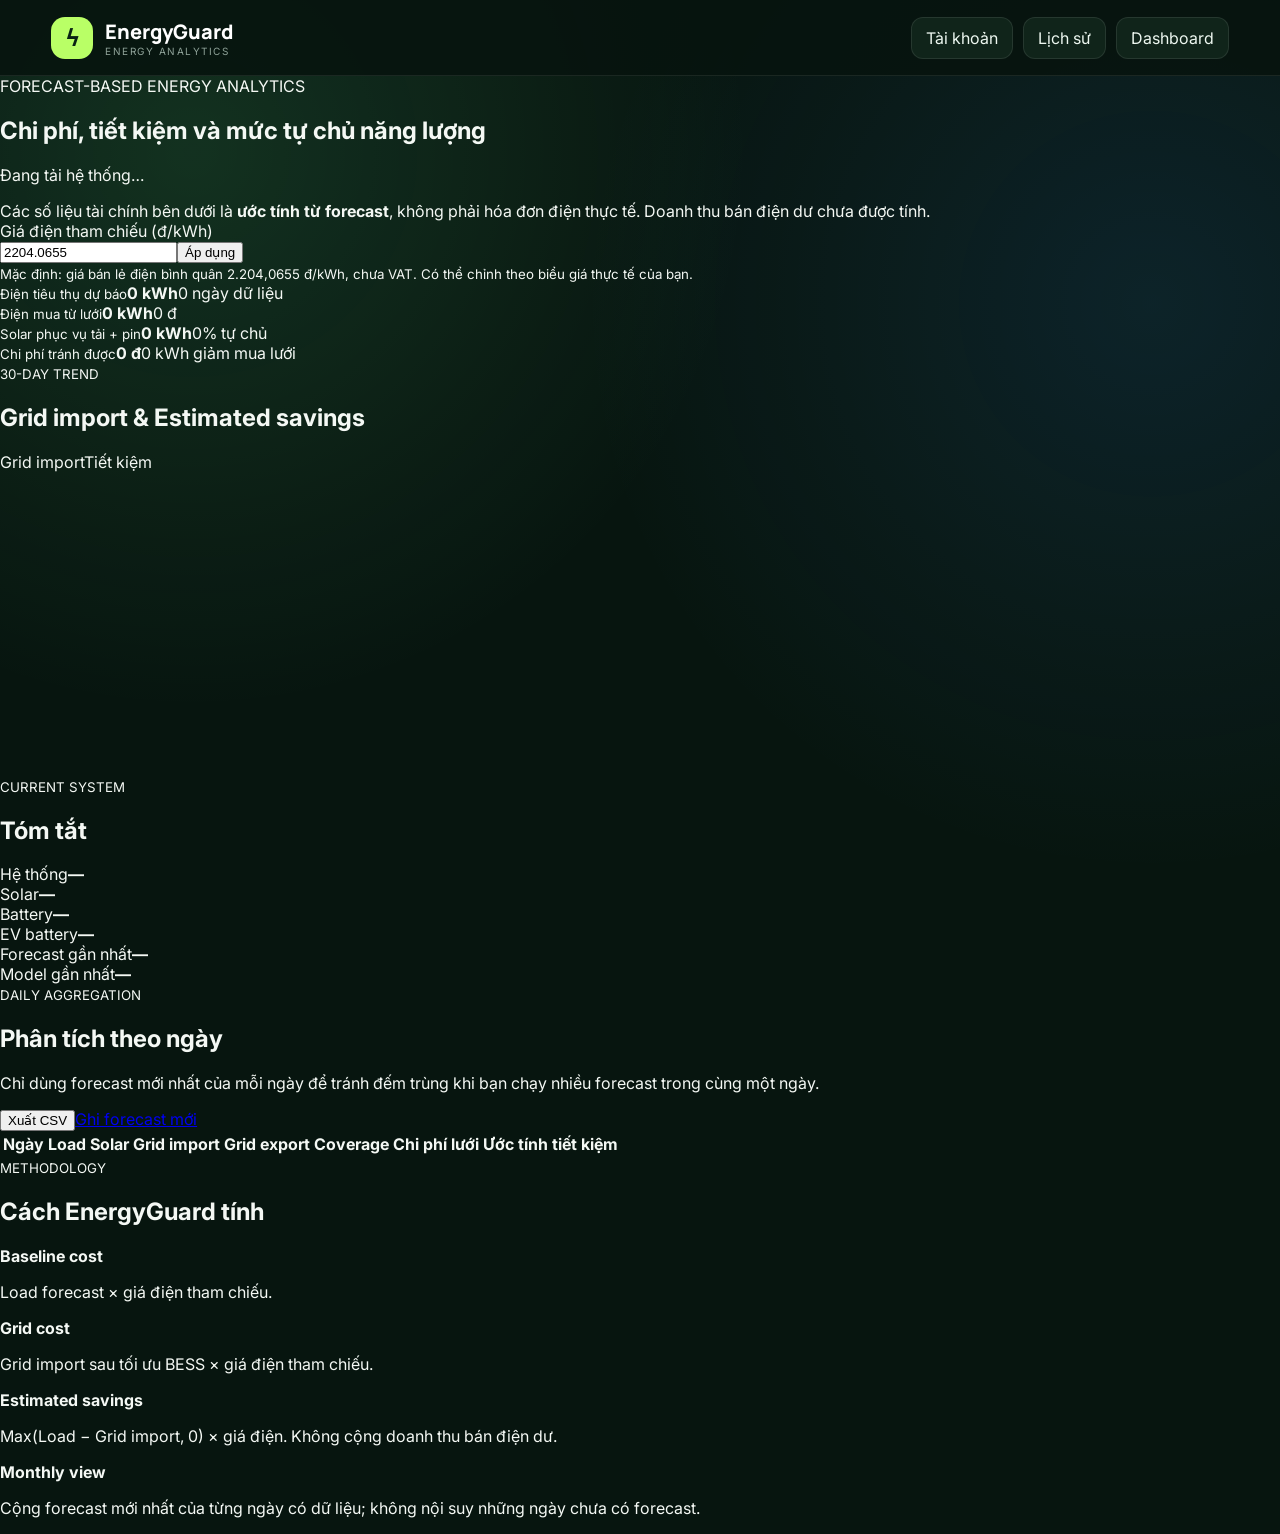
==== analytics.html @ ea048fbc "Add EnergyGuard energy cost and savings analytics page" ====
<!doctype html><html lang="vi"><head><meta charset="utf-8"><meta name="viewport" content="width=device-width,initial-scale=1"><meta name="theme-color" content="#07150f"><title>Energy Analytics — EnergyGuard</title><link rel="preconnect" href="https://fonts.googleapis.com"><link rel="preconnect" href="https://fonts.gstatic.com" crossorigin><link href="https://fonts.googleapis.com/css2?family=Inter:wght@400;500;600;700;800&family=Manrope:wght@600;700;800&display=swap" rel="stylesheet"><link rel="stylesheet" href="auth.css"></head><body><div class="account-shell"><header class="topbar"><a class="brand" href="index.html"><span class="brand-mark">ϟ</span><span><strong>EnergyGuard</strong><small>ENERGY ANALYTICS</small></span></a><div class="top-actions"><a href="account.html">Tài khoản</a><a href="history.html">Lịch sử</a><a href="dashboard.html">Dashboard</a></div></header><main class="analytics-shell"><section class="analytics-hero"><div><span class="analytics-kicker">FORECAST-BASED ENERGY ANALYTICS</span><h1>Chi phí, tiết kiệm và mức tự chủ năng lượng</h1><p id="analytics-sub">Đang tải hệ thống…</p><div class="analytics-note">Các số liệu tài chính bên dưới là <strong>ước tính từ forecast</strong>, không phải hóa đơn điện thực tế. Doanh thu bán điện dư chưa được tính.</div></div><div class="tariff-card"><label>Giá điện tham chiếu (đ/kWh)</label><div class="tariff-row"><input id="tariff" type="number" min="0" step="1" value="2204.0655"><button id="save-tariff">Áp dụng</button></div><small>Mặc định: giá bán lẻ điện bình quân 2.204,0655 đ/kWh, chưa VAT. Có thể chỉnh theo biểu giá thực tế của bạn.</small></div></section><section class="analytics-kpis"><article><small>Điện tiêu thụ dự báo</small><strong id="a-load">0 kWh</strong><span id="a-days">0 ngày dữ liệu</span></article><article><small>Điện mua từ lưới</small><strong id="a-grid">0 kWh</strong><span id="a-grid-cost">0 đ</span></article><article><small>Solar phục vụ tải + pin</small><strong id="a-solar-used">0 kWh</strong><span id="a-self">0% tự chủ</span></article><article class="accent"><small>Chi phí tránh được</small><strong id="a-savings">0 đ</strong><span id="a-savings-kwh">0 kWh giảm mua lưới</span></article></section><section class="analytics-grid"><article class="analytics-panel wide"><div class="panel-heading"><div><small>30-DAY TREND</small><h2>Grid import & Estimated savings</h2></div><div class="legend"><span><i class="dot-grid"></i>Grid import</span><span><i class="dot-save"></i>Tiết kiệm</span></div></div><canvas id="analytics-chart" height="300"></canvas></article><article class="analytics-panel"><div class="panel-heading"><div><small>CURRENT SYSTEM</small><h2>Tóm tắt</h2></div></div><div class="summary-list"><div><span>Hệ thống</span><strong id="sum-system">—</strong></div><div><span>Solar</span><strong id="sum-solar">—</strong></div><div><span>Battery</span><strong id="sum-battery">—</strong></div><div><span>EV battery</span><strong id="sum-ev">—</strong></div><div><span>Forecast gần nhất</span><strong id="sum-last">—</strong></div><div><span>Model gần nhất</span><strong id="sum-model">—</strong></div></div></article></section><section class="analytics-panel"><div class="panel-heading"><div><small>DAILY AGGREGATION</small><h2>Phân tích theo ngày</h2><p>Chỉ dùng forecast mới nhất của mỗi ngày để tránh đếm trùng khi bạn chạy nhiều forecast trong cùng một ngày.</p></div><div class="analytics-actions"><button id="export-csv">Xuất CSV</button><a href="history.html">Ghi forecast mới</a></div></div><div class="table-scroll"><table class="analytics-table"><thead><tr><th>Ngày</th><th>Load</th><th>Solar</th><th>Grid import</th><th>Grid export</th><th>Coverage</th><th>Chi phí lưới</th><th>Ước tính tiết kiệm</th></tr></thead><tbody id="analytics-body"></tbody></table></div></section><section class="analytics-panel methodology"><div class="panel-heading"><div><small>METHODOLOGY</small><h2>Cách EnergyGuard tính</h2></div></div><div class="method-grid"><div><strong>Baseline cost</strong><p>Load forecast × giá điện tham chiếu.</p></div><div><strong>Grid cost</strong><p>Grid import sau tối ưu BESS × giá điện tham chiếu.</p></div><div><strong>Estimated savings</strong><p>Max(Load − Grid import, 0) × giá điện. Không cộng doanh thu bán điện dư.</p></div><div><strong>Monthly view</strong><p>Cộng forecast mới nhất của từng ngày có dữ liệu; không nội suy những ngày chưa có forecast.</p></div></div></section></main></div><script src="auth.js"></script><script src="analytics.js"></script></body></html>
---- auth.css ----
*{box-sizing:border-box}html,body{margin:0;min-height:100%;font-family:Inter,DM Sans,Arial,sans-serif;background:#07150f;color:#f4f8f4}body{background:radial-gradient(circle at 15% 10%,rgba(108,255,157,.12),transparent 32%),radial-gradient(circle at 90% 20%,rgba(62,149,255,.11),transparent 34%),#07150f}.auth-wrap{min-height:100vh;display:grid;grid-template-columns:1.05fr .95fr}.auth-visual{padding:42px 6vw;display:flex;flex-direction:column;justify-content:space-between;border-right:1px solid rgba(255,255,255,.08);position:relative;overflow:hidden}.brand{display:flex;gap:12px;align-items:center;color:#fff;text-decoration:none}.brand-mark{width:42px;height:42px;border-radius:14px;background:#b9ff66;color:#092313;display:grid;place-items:center;font-size:22px;font-weight:900}.brand strong{font:800 20px Manrope,Arial}.brand small{display:block;color:#8fa399;font-size:10px;letter-spacing:.15em}.hero-auth{max-width:650px}.eyebrow{color:#b9ff66;font-weight:700;font-size:12px;letter-spacing:.15em}.hero-auth h1{font:800 clamp(42px,6vw,78px)/1.02 Manrope,Arial;margin:18px 0}.hero-auth p{font-size:18px;line-height:1.7;color:#a9b8b0;max-width:560px}.trust-row{display:flex;gap:12px;flex-wrap:wrap}.trust-chip{padding:10px 14px;border:1px solid rgba(255,255,255,.1);border-radius:999px;color:#b7c6be;background:rgba(255,255,255,.035);font-size:13px}.auth-panel{display:grid;place-items:center;padding:36px}.card{width:min(480px,100%);background:rgba(11,31,22,.82);backdrop-filter:blur(20px);border:1px solid rgba(255,255,255,.1);border-radius:28px;padding:34px;box-shadow:0 24px 80px rgba(0,0,0,.32)}.card h2{font:800 30px Manrope,Arial;margin:0 0 10px}.muted{color:#92a59b;line-height:1.6}.status{margin:18px 0;padding:12px 14px;border-radius:14px;background:rgba(255,255,255,.045);color:#b9c8c0;font-size:13px}.status.ok{background:rgba(185,255,102,.09);color:#d9ffad}.status.warn{background:rgba(255,191,93,.09);color:#ffd797}.google-shell{min-height:46px;display:flex;align-items:center;justify-content:center;margin:18px 0}.separator{display:flex;align-items:center;gap:12px;color:#60746a;font-size:12px;margin:18px 0}.separator:before,.separator:after{content:"";height:1px;background:rgba(255,255,255,.08);flex:1}.guest-btn,.primary-btn,.secondary-btn{width:100%;border:0;border-radius:14px;padding:14px 16px;font-weight:800;cursor:pointer;text-decoration:none;display:inline-flex;justify-content:center;align-items:center;gap:8px}.primary-btn{background:#b9ff66;color:#0a2416}.secondary-btn,.guest-btn{background:#13271d;color:#eef7f1;border:1px solid rgba(255,255,255,.09)}.small-note{font-size:12px;color:#667b70;line-height:1.6;margin-top:18px}.account-shell{min-height:100vh}.topbar{height:76px;padding:0 4vw;display:flex;align-items:center;justify-content:space-between;border-bottom:1px solid rgba(255,255,255,.08);background:rgba(7,21,15,.9);position:sticky;top:0;z-index:10}.top-actions{display:flex;gap:10px;align-items:center}.top-actions a,.top-actions button{padding:10px 14px;border-radius:12px;border:1px solid rgba(255,255,255,.09);background:#10241a;color:#edf7f0;text-decoration:none;cursor:pointer}.account-grid{padding:36px 4vw;display:grid;grid-template-columns:360px 1fr;gap:24px}.profile-card,.config-card{background:#0c2017;border:1px solid rgba(255,255,255,.08);border-radius:24px;padding:24px}.profile-head{display:flex;gap:14px;align-items:center}.avatar{width:64px;height:64px;border-radius:50%;background:#193426;display:grid;place-items:center;overflow:hidden;font-weight:900;font-size:22px}.avatar img{width:100%;height:100%;object-fit:cover}.profile-card h2{margin:0;font:800 20px Manrope}.profile-card p{margin:4px 0;color:#8fa399}.profile-meta{margin-top:22px;display:grid;gap:12px}.meta-row{padding:12px;border-radius:14px;background:#10271c}.meta-row small{display:block;color:#6f877a}.meta-row strong{font-size:14px}.config-card h1{font:800 28px Manrope;margin-top:0}.form-grid{display:grid;grid-template-columns:repeat(2,minmax(0,1fr));gap:16px}.field{display:grid;gap:7px}.field-wide{grid-column:1/-1}.field label{font-size:12px;color:#93a69c;font-weight:700}.field input{width:100%;background:#08170f;border:1px solid rgba(255,255,255,.09);color:#fff;padding:13px 14px;border-radius:12px;outline:none}.field input:focus{border-color:#b9ff66}.save-row{display:flex;gap:12px;margin-top:20px;flex-wrap:wrap}.save-row button,.save-row a{border:0;padding:13px 18px;border-radius:13px;font-weight:800;text-decoration:none;cursor:pointer}.save-row button{background:#b9ff66;color:#092313}.save-row a{background:#13271d;color:#fff;border:1px solid rgba(255,255,255,.08)}.banner{margin-top:18px;padding:14px;border-radius:14px;background:rgba(255,191,93,.08);color:#f6d7a1;font-size:13px;line-height:1.6}.systems-panel{margin-top:26px;border-top:1px solid rgba(255,255,255,.08);padding-top:20px}.systems-title{display:flex;justify-content:space-between;align-items:center;gap:12px}.systems-title button{border:0;border-radius:10px;padding:8px 10px;background:#b9ff66;color:#0a2416;font-weight:800;cursor:pointer}.systems-list{display:grid;gap:10px;margin-top:12px}.system-item{padding:12px;border:1px solid rgba(255,255,255,.07);border-radius:14px;background:#0a1b13;display:grid;gap:10px}.system-item.active{border-color:rgba(185,255,102,.5);box-shadow:inset 0 0 0 1px rgba(185,255,102,.08)}.system-item strong{display:block;font-size:14px}.system-item small{display:block;color:#789086;margin-top:4px;line-height:1.4}.system-actions{display:flex;gap:8px}.system-actions button{border:0;border-radius:9px;padding:7px 10px;background:#163023;color:#eaf5ed;cursor:pointer}.system-actions .danger{background:rgba(255,107,107,.1);color:#ffb3b3}.history-shell{padding:34px 4vw 60px}.history-hero{display:flex;justify-content:space-between;gap:18px;align-items:end;margin-bottom:24px}.history-hero h1{font:800 36px Manrope;margin:0 0 8px}.history-hero p{margin:0;color:#8fa399}.history-actions{display:flex;gap:10px;flex-wrap:wrap}.history-actions a,.history-actions button{border:1px solid rgba(255,255,255,.09);background:#10241a;color:#fff;text-decoration:none;border-radius:12px;padding:10px 14px;cursor:pointer}.history-actions button{background:#b9ff66;color:#092313;font-weight:800}.history-grid{display:grid;grid-template-columns:repeat(4,minmax(0,1fr));gap:14px;margin-bottom:22px}.history-stat{background:#0c2017;border:1px solid rgba(255,255,255,.08);border-radius:18px;padding:18px}.history-stat small{color:#768a80}.history-stat strong{display:block;font:800 24px Manrope;margin-top:7px}.history-list{display:grid;gap:12px}.run-card{background:#0c2017;border:1px solid rgba(255,255,255,.08);border-radius:18px;padding:18px;display:grid;grid-template-columns:1.2fr repeat(4,.7fr);gap:14px;align-items:center}.run-card .run-title strong{display:block}.run-card .run-title small,.run-metric small{color:#73877c}.run-metric strong{display:block;margin-top:4px}.storage-pill{display:inline-flex;padding:7px 10px;border-radius:999px;background:rgba(255,191,93,.08);color:#f1d29f;font-size:12px;margin-top:10px}@media(max-width:1000px){.history-grid{grid-template-columns:repeat(2,1fr)}.run-card{grid-template-columns:1fr 1fr 1fr}}@media(max-width:900px){.auth-wrap{grid-template-columns:1fr}.auth-visual{min-height:44vh;border-right:0;border-bottom:1px solid rgba(255,255,255,.08)}.account-grid{grid-template-columns:1fr}.form-grid{grid-template-columns:1fr}.field-wide{grid-column:auto}}@media(max-width:560px){.auth-visual{padding:26px}.auth-panel{padding:20px}.card{padding:24px}.topbar{padding:0 20px}.account-grid,.history-shell{padding:20px}.top-actions a{display:none}.history-hero{align-items:flex-start;flex-direction:column}.history-grid{grid-template-columns:1fr 1fr}.run-card{grid-template-columns:1fr 1fr}}
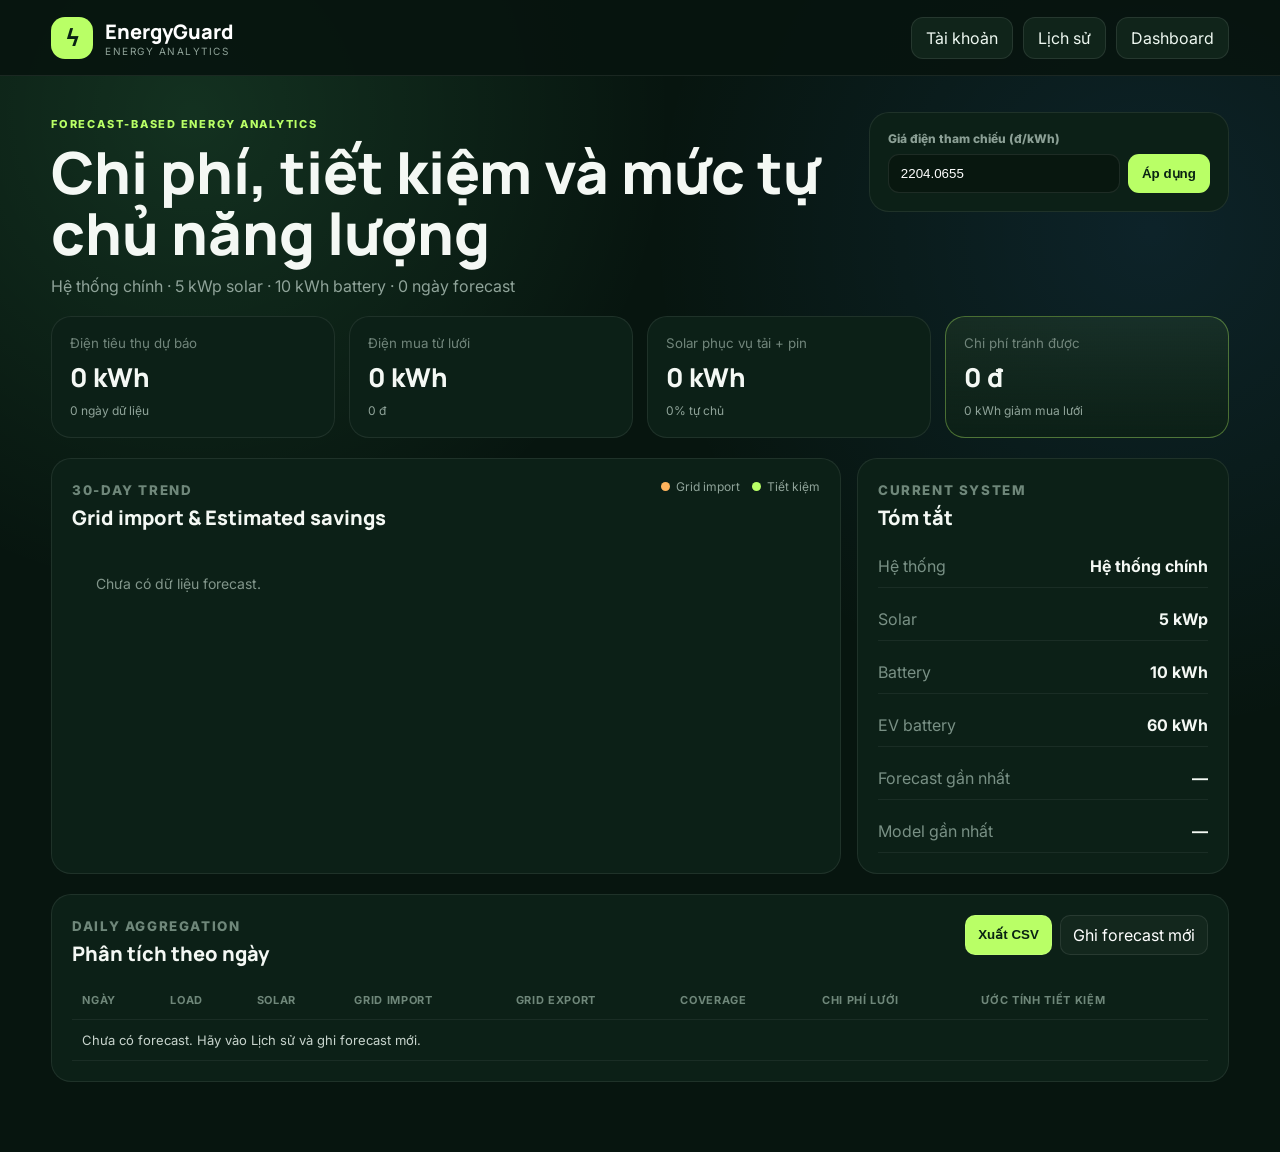
==== commit cc70b71d: "Hide instructional and methodology text from analytics UI" ====
--- a/analytics.html
+++ b/analytics.html
@@ -1 +1 @@
-<!doctype html><html lang="vi"><head><meta charset="utf-8"><meta name="viewport" content="width=device-width,initial-scale=1"><meta name="theme-color" content="#07150f"><title>Energy Analytics — EnergyGuard</title><link rel="preconnect" href="https://fonts.googleapis.com"><link rel="preconnect" href="https://fonts.gstatic.com" crossorigin><link href="https://fonts.googleapis.com/css2?family=Inter:wght@400;500;600;700;800&family=Manrope:wght@600;700;800&display=swap" rel="stylesheet"><link rel="stylesheet" href="auth.css"></head><body><div class="account-shell"><header class="topbar"><a class="brand" href="index.html"><span class="brand-mark">ϟ</span><span><strong>EnergyGuard</strong><small>ENERGY ANALYTICS</small></span></a><div class="top-actions"><a href="account.html">Tài khoản</a><a href="history.html">Lịch sử</a><a href="dashboard.html">Dashboard</a></div></header><main class="analytics-shell"><section class="analytics-hero"><div><span class="analytics-kicker">FORECAST-BASED ENERGY ANALYTICS</span><h1>Chi phí, tiết kiệm và mức tự chủ năng lượng</h1><p id="analytics-sub">Đang tải hệ thống…</p><div class="analytics-note">Các số liệu tài chính bên dưới là <strong>ước tính từ forecast</strong>, không phải hóa đơn điện thực tế. Doanh thu bán điện dư chưa được tính.</div></div><div class="tariff-card"><label>Giá điện tham chiếu (đ/kWh)</label><div class="tariff-row"><input id="tariff" type="number" min="0" step="1" value="2204.0655"><button id="save-tariff">Áp dụng</button></div><small>Mặc định: giá bán lẻ điện bình quân 2.204,0655 đ/kWh, chưa VAT. Có thể chỉnh theo biểu giá thực tế của bạn.</small></div></section><section class="analytics-kpis"><article><small>Điện tiêu thụ dự báo</small><strong id="a-load">0 kWh</strong><span id="a-days">0 ngày dữ liệu</span></article><article><small>Điện mua từ lưới</small><strong id="a-grid">0 kWh</strong><span id="a-grid-cost">0 đ</span></article><article><small>Solar phục vụ tải + pin</small><strong id="a-solar-used">0 kWh</strong><span id="a-self">0% tự chủ</span></article><article class="accent"><small>Chi phí tránh được</small><strong id="a-savings">0 đ</strong><span id="a-savings-kwh">0 kWh giảm mua lưới</span></article></section><section class="analytics-grid"><article class="analytics-panel wide"><div class="panel-heading"><div><small>30-DAY TREND</small><h2>Grid import & Estimated savings</h2></div><div class="legend"><span><i class="dot-grid"></i>Grid import</span><span><i class="dot-save"></i>Tiết kiệm</span></div></div><canvas id="analytics-chart" height="300"></canvas></article><article class="analytics-panel"><div class="panel-heading"><div><small>CURRENT SYSTEM</small><h2>Tóm tắt</h2></div></div><div class="summary-list"><div><span>Hệ thống</span><strong id="sum-system">—</strong></div><div><span>Solar</span><strong id="sum-solar">—</strong></div><div><span>Battery</span><strong id="sum-battery">—</strong></div><div><span>EV battery</span><strong id="sum-ev">—</strong></div><div><span>Forecast gần nhất</span><strong id="sum-last">—</strong></div><div><span>Model gần nhất</span><strong id="sum-model">—</strong></div></div></article></section><section class="analytics-panel"><div class="panel-heading"><div><small>DAILY AGGREGATION</small><h2>Phân tích theo ngày</h2><p>Chỉ dùng forecast mới nhất của mỗi ngày để tránh đếm trùng khi bạn chạy nhiều forecast trong cùng một ngày.</p></div><div class="analytics-actions"><button id="export-csv">Xuất CSV</button><a href="history.html">Ghi forecast mới</a></div></div><div class="table-scroll"><table class="analytics-table"><thead><tr><th>Ngày</th><th>Load</th><th>Solar</th><th>Grid import</th><th>Grid export</th><th>Coverage</th><th>Chi phí lưới</th><th>Ước tính tiết kiệm</th></tr></thead><tbody id="analytics-body"></tbody></table></div></section><section class="analytics-panel methodology"><div class="panel-heading"><div><small>METHODOLOGY</small><h2>Cách EnergyGuard tính</h2></div></div><div class="method-grid"><div><strong>Baseline cost</strong><p>Load forecast × giá điện tham chiếu.</p></div><div><strong>Grid cost</strong><p>Grid import sau tối ưu BESS × giá điện tham chiếu.</p></div><div><strong>Estimated savings</strong><p>Max(Load − Grid import, 0) × giá điện. Không cộng doanh thu bán điện dư.</p></div><div><strong>Monthly view</strong><p>Cộng forecast mới nhất của từng ngày có dữ liệu; không nội suy những ngày chưa có forecast.</p></div></div></section></main></div><script src="auth.js"></script><script src="analytics.js"></script></body></html>+<!doctype html><html lang="vi"><head><meta charset="utf-8"><meta name="viewport" content="width=device-width,initial-scale=1"><meta name="theme-color" content="#07150f"><title>Energy Analytics — EnergyGuard</title><link rel="preconnect" href="https://fonts.googleapis.com"><link rel="preconnect" href="https://fonts.gstatic.com" crossorigin><link href="https://fonts.googleapis.com/css2?family=Inter:wght@400;500;600;700;800&family=Manrope:wght@600;700;800&display=swap" rel="stylesheet"><link rel="stylesheet" href="auth.css"><style>.analytics-note,.tariff-card>small,.panel-heading p,.methodology{display:none!important}</style></head><body><div class="account-shell"><header class="topbar"><a class="brand" href="index.html"><span class="brand-mark">ϟ</span><span><strong>EnergyGuard</strong><small>ENERGY ANALYTICS</small></span></a><div class="top-actions"><a href="account.html">Tài khoản</a><a href="history.html">Lịch sử</a><a href="dashboard.html">Dashboard</a></div></header><main class="analytics-shell"><section class="analytics-hero"><div><span class="analytics-kicker">FORECAST-BASED ENERGY ANALYTICS</span><h1>Chi phí, tiết kiệm và mức tự chủ năng lượng</h1><p id="analytics-sub">Đang tải hệ thống…</p><div class="analytics-note">Các số liệu tài chính bên dưới là <strong>ước tính từ forecast</strong>, không phải hóa đơn điện thực tế. Doanh thu bán điện dư chưa được tính.</div></div><div class="tariff-card"><label>Giá điện tham chiếu (đ/kWh)</label><div class="tariff-row"><input id="tariff" type="number" min="0" step="1" value="2204.0655"><button id="save-tariff">Áp dụng</button></div><small>Mặc định: giá bán lẻ điện bình quân 2.204,0655 đ/kWh, chưa VAT. Có thể chỉnh theo biểu giá thực tế của bạn.</small></div></section><section class="analytics-kpis"><article><small>Điện tiêu thụ dự báo</small><strong id="a-load">0 kWh</strong><span id="a-days">0 ngày dữ liệu</span></article><article><small>Điện mua từ lưới</small><strong id="a-grid">0 kWh</strong><span id="a-grid-cost">0 đ</span></article><article><small>Solar phục vụ tải + pin</small><strong id="a-solar-used">0 kWh</strong><span id="a-self">0% tự chủ</span></article><article class="accent"><small>Chi phí tránh được</small><strong id="a-savings">0 đ</strong><span id="a-savings-kwh">0 kWh giảm mua lưới</span></article></section><section class="analytics-grid"><article class="analytics-panel wide"><div class="panel-heading"><div><small>30-DAY TREND</small><h2>Grid import & Estimated savings</h2></div><div class="legend"><span><i class="dot-grid"></i>Grid import</span><span><i class="dot-save"></i>Tiết kiệm</span></div></div><canvas id="analytics-chart" height="300"></canvas></article><article class="analytics-panel"><div class="panel-heading"><div><small>CURRENT SYSTEM</small><h2>Tóm tắt</h2></div></div><div class="summary-list"><div><span>Hệ thống</span><strong id="sum-system">—</strong></div><div><span>Solar</span><strong id="sum-solar">—</strong></div><div><span>Battery</span><strong id="sum-battery">—</strong></div><div><span>EV battery</span><strong id="sum-ev">—</strong></div><div><span>Forecast gần nhất</span><strong id="sum-last">—</strong></div><div><span>Model gần nhất</span><strong id="sum-model">—</strong></div></div></article></section><section class="analytics-panel"><div class="panel-heading"><div><small>DAILY AGGREGATION</small><h2>Phân tích theo ngày</h2><p>Chỉ dùng forecast mới nhất của mỗi ngày để tránh đếm trùng khi bạn chạy nhiều forecast trong cùng một ngày.</p></div><div class="analytics-actions"><button id="export-csv">Xuất CSV</button><a href="history.html">Ghi forecast mới</a></div></div><div class="table-scroll"><table class="analytics-table"><thead><tr><th>Ngày</th><th>Load</th><th>Solar</th><th>Grid import</th><th>Grid export</th><th>Coverage</th><th>Chi phí lưới</th><th>Ước tính tiết kiệm</th></tr></thead><tbody id="analytics-body"></tbody></table></div></section><section class="analytics-panel methodology"><div class="panel-heading"><div><small>METHODOLOGY</small><h2>Cách EnergyGuard tính</h2></div></div><div class="method-grid"><div><strong>Baseline cost</strong><p>Load forecast × giá điện tham chiếu.</p></div><div><strong>Grid cost</strong><p>Grid import sau tối ưu BESS × giá điện tham chiếu.</p></div><div><strong>Estimated savings</strong><p>Max(Load − Grid import, 0) × giá điện. Không cộng doanh thu bán điện dư.</p></div><div><strong>Monthly view</strong><p>Cộng forecast mới nhất của từng ngày có dữ liệu; không nội suy những ngày chưa có forecast.</p></div></div></section></main></div><script src="auth.js"></script><script src="analytics.js"></script></body></html>
--- a/auth.css
+++ b/auth.css
@@ -1 +1 @@
-*{box-sizing:border-box}html,body{margin:0;min-height:100%;font-family:Inter,DM Sans,Arial,sans-serif;background:#07150f;color:#f4f8f4}body{background:radial-gradient(circle at 15% 10%,rgba(108,255,157,.12),transparent 32%),radial-gradient(circle at 90% 20%,rgba(62,149,255,.11),transparent 34%),#07150f}.auth-wrap{min-height:100vh;display:grid;grid-template-columns:1.05fr .95fr}.auth-visual{padding:42px 6vw;display:flex;flex-direction:column;justify-content:space-between;border-right:1px solid rgba(255,255,255,.08);position:relative;overflow:hidden}.brand{display:flex;gap:12px;align-items:center;color:#fff;text-decoration:none}.brand-mark{width:42px;height:42px;border-radius:14px;background:#b9ff66;color:#092313;display:grid;place-items:center;font-size:22px;font-weight:900}.brand strong{font:800 20px Manrope,Arial}.brand small{display:block;color:#8fa399;font-size:10px;letter-spacing:.15em}.hero-auth{max-width:650px}.eyebrow{color:#b9ff66;font-weight:700;font-size:12px;letter-spacing:.15em}.hero-auth h1{font:800 clamp(42px,6vw,78px)/1.02 Manrope,Arial;margin:18px 0}.hero-auth p{font-size:18px;line-height:1.7;color:#a9b8b0;max-width:560px}.trust-row{display:flex;gap:12px;flex-wrap:wrap}.trust-chip{padding:10px 14px;border:1px solid rgba(255,255,255,.1);border-radius:999px;color:#b7c6be;background:rgba(255,255,255,.035);font-size:13px}.auth-panel{display:grid;place-items:center;padding:36px}.card{width:min(480px,100%);background:rgba(11,31,22,.82);backdrop-filter:blur(20px);border:1px solid rgba(255,255,255,.1);border-radius:28px;padding:34px;box-shadow:0 24px 80px rgba(0,0,0,.32)}.card h2{font:800 30px Manrope,Arial;margin:0 0 10px}.muted{color:#92a59b;line-height:1.6}.status{margin:18px 0;padding:12px 14px;border-radius:14px;background:rgba(255,255,255,.045);color:#b9c8c0;font-size:13px}.status.ok{background:rgba(185,255,102,.09);color:#d9ffad}.status.warn{background:rgba(255,191,93,.09);color:#ffd797}.google-shell{min-height:46px;display:flex;align-items:center;justify-content:center;margin:18px 0}.separator{display:flex;align-items:center;gap:12px;color:#60746a;font-size:12px;margin:18px 0}.separator:before,.separator:after{content:"";height:1px;background:rgba(255,255,255,.08);flex:1}.guest-btn,.primary-btn,.secondary-btn{width:100%;border:0;border-radius:14px;padding:14px 16px;font-weight:800;cursor:pointer;text-decoration:none;display:inline-flex;justify-content:center;align-items:center;gap:8px}.primary-btn{background:#b9ff66;color:#0a2416}.secondary-btn,.guest-btn{background:#13271d;color:#eef7f1;border:1px solid rgba(255,255,255,.09)}.small-note{font-size:12px;color:#667b70;line-height:1.6;margin-top:18px}.account-shell{min-height:100vh}.topbar{height:76px;padding:0 4vw;display:flex;align-items:center;justify-content:space-between;border-bottom:1px solid rgba(255,255,255,.08);background:rgba(7,21,15,.9);position:sticky;top:0;z-index:10}.top-actions{display:flex;gap:10px;align-items:center}.top-actions a,.top-actions button{padding:10px 14px;border-radius:12px;border:1px solid rgba(255,255,255,.09);background:#10241a;color:#edf7f0;text-decoration:none;cursor:pointer}.account-grid{padding:36px 4vw;display:grid;grid-template-columns:360px 1fr;gap:24px}.profile-card,.config-card{background:#0c2017;border:1px solid rgba(255,255,255,.08);border-radius:24px;padding:24px}.profile-head{display:flex;gap:14px;align-items:center}.avatar{width:64px;height:64px;border-radius:50%;background:#193426;display:grid;place-items:center;overflow:hidden;font-weight:900;font-size:22px}.avatar img{width:100%;height:100%;object-fit:cover}.profile-card h2{margin:0;font:800 20px Manrope}.profile-card p{margin:4px 0;color:#8fa399}.profile-meta{margin-top:22px;display:grid;gap:12px}.meta-row{padding:12px;border-radius:14px;background:#10271c}.meta-row small{display:block;color:#6f877a}.meta-row strong{font-size:14px}.config-card h1{font:800 28px Manrope;margin-top:0}.form-grid{display:grid;grid-template-columns:repeat(2,minmax(0,1fr));gap:16px}.field{display:grid;gap:7px}.field-wide{grid-column:1/-1}.field label{font-size:12px;color:#93a69c;font-weight:700}.field input{width:100%;background:#08170f;border:1px solid rgba(255,255,255,.09);color:#fff;padding:13px 14px;border-radius:12px;outline:none}.field input:focus{border-color:#b9ff66}.save-row{display:flex;gap:12px;margin-top:20px;flex-wrap:wrap}.save-row button,.save-row a{border:0;padding:13px 18px;border-radius:13px;font-weight:800;text-decoration:none;cursor:pointer}.save-row button{background:#b9ff66;color:#092313}.save-row a{background:#13271d;color:#fff;border:1px solid rgba(255,255,255,.08)}.banner{margin-top:18px;padding:14px;border-radius:14px;background:rgba(255,191,93,.08);color:#f6d7a1;font-size:13px;line-height:1.6}.systems-panel{margin-top:26px;border-top:1px solid rgba(255,255,255,.08);padding-top:20px}.systems-title{display:flex;justify-content:space-between;align-items:center;gap:12px}.systems-title button{border:0;border-radius:10px;padding:8px 10px;background:#b9ff66;color:#0a2416;font-weight:800;cursor:pointer}.systems-list{display:grid;gap:10px;margin-top:12px}.system-item{padding:12px;border:1px solid rgba(255,255,255,.07);border-radius:14px;background:#0a1b13;display:grid;gap:10px}.system-item.active{border-color:rgba(185,255,102,.5);box-shadow:inset 0 0 0 1px rgba(185,255,102,.08)}.system-item strong{display:block;font-size:14px}.system-item small{display:block;color:#789086;margin-top:4px;line-height:1.4}.system-actions{display:flex;gap:8px}.system-actions button{border:0;border-radius:9px;padding:7px 10px;background:#163023;color:#eaf5ed;cursor:pointer}.system-actions .danger{background:rgba(255,107,107,.1);color:#ffb3b3}.history-shell{padding:34px 4vw 60px}.history-hero{display:flex;justify-content:space-between;gap:18px;align-items:end;margin-bottom:24px}.history-hero h1{font:800 36px Manrope;margin:0 0 8px}.history-hero p{margin:0;color:#8fa399}.history-actions{display:flex;gap:10px;flex-wrap:wrap}.history-actions a,.history-actions button{border:1px solid rgba(255,255,255,.09);background:#10241a;color:#fff;text-decoration:none;border-radius:12px;padding:10px 14px;cursor:pointer}.history-actions button{background:#b9ff66;color:#092313;font-weight:800}.history-grid{display:grid;grid-template-columns:repeat(4,minmax(0,1fr));gap:14px;margin-bottom:22px}.history-stat{background:#0c2017;border:1px solid rgba(255,255,255,.08);border-radius:18px;padding:18px}.history-stat small{color:#768a80}.history-stat strong{display:block;font:800 24px Manrope;margin-top:7px}.history-list{display:grid;gap:12px}.run-card{background:#0c2017;border:1px solid rgba(255,255,255,.08);border-radius:18px;padding:18px;display:grid;grid-template-columns:1.2fr repeat(4,.7fr);gap:14px;align-items:center}.run-card .run-title strong{display:block}.run-card .run-title small,.run-metric small{color:#73877c}.run-metric strong{display:block;margin-top:4px}.storage-pill{display:inline-flex;padding:7px 10px;border-radius:999px;background:rgba(255,191,93,.08);color:#f1d29f;font-size:12px;margin-top:10px}@media(max-width:1000px){.history-grid{grid-template-columns:repeat(2,1fr)}.run-card{grid-template-columns:1fr 1fr 1fr}}@media(max-width:900px){.auth-wrap{grid-template-columns:1fr}.auth-visual{min-height:44vh;border-right:0;border-bottom:1px solid rgba(255,255,255,.08)}.account-grid{grid-template-columns:1fr}.form-grid{grid-template-columns:1fr}.field-wide{grid-column:auto}}@media(max-width:560px){.auth-visual{padding:26px}.auth-panel{padding:20px}.card{padding:24px}.topbar{padding:0 20px}.account-grid,.history-shell{padding:20px}.top-actions a{display:none}.history-hero{align-items:flex-start;flex-direction:column}.history-grid{grid-template-columns:1fr 1fr}.run-card{grid-template-columns:1fr 1fr}}+*{box-sizing:border-box}html,body{margin:0;min-height:100%;font-family:Inter,DM Sans,Arial,sans-serif;background:#07150f;color:#f4f8f4}body{background:radial-gradient(circle at 15% 10%,rgba(108,255,157,.12),transparent 32%),radial-gradient(circle at 90% 20%,rgba(62,149,255,.11),transparent 34%),#07150f}.auth-wrap{min-height:100vh;display:grid;grid-template-columns:1.05fr .95fr}.auth-visual{padding:42px 6vw;display:flex;flex-direction:column;justify-content:space-between;border-right:1px solid rgba(255,255,255,.08);position:relative;overflow:hidden}.brand{display:flex;gap:12px;align-items:center;color:#fff;text-decoration:none}.brand-mark{width:42px;height:42px;border-radius:14px;background:#b9ff66;color:#092313;display:grid;place-items:center;font-size:22px;font-weight:900}.brand strong{font:800 20px Manrope,Arial}.brand small{display:block;color:#8fa399;font-size:10px;letter-spacing:.15em}.hero-auth{max-width:650px}.eyebrow{color:#b9ff66;font-weight:700;font-size:12px;letter-spacing:.15em}.hero-auth h1{font:800 clamp(42px,6vw,78px)/1.02 Manrope,Arial;margin:18px 0}.hero-auth p{font-size:18px;line-height:1.7;color:#a9b8b0;max-width:560px}.trust-row{display:flex;gap:12px;flex-wrap:wrap}.trust-chip{padding:10px 14px;border:1px solid rgba(255,255,255,.1);border-radius:999px;color:#b7c6be;background:rgba(255,255,255,.035);font-size:13px}.auth-panel{display:grid;place-items:center;padding:36px}.card{width:min(480px,100%);background:rgba(11,31,22,.82);backdrop-filter:blur(20px);border:1px solid rgba(255,255,255,.1);border-radius:28px;padding:34px;box-shadow:0 24px 80px rgba(0,0,0,.32)}.login-card{position:relative}.back-home{display:inline-flex;margin-bottom:22px;color:#8da197;text-decoration:none;font-size:13px;font-weight:700}.back-home:hover{color:#dfffad}.login-icon{width:48px;height:48px;border-radius:16px;background:#b9ff66;color:#092313;display:grid;place-items:center;font-size:24px;font-weight:900;margin-bottom:18px}.card h2{font:800 30px Manrope,Arial;margin:0 0 10px}.muted{color:#92a59b;line-height:1.6}.status{margin:18px 0;padding:12px 14px;border-radius:14px;background:rgba(255,255,255,.045);color:#b9c8c0;font-size:13px}.status.ok{background:rgba(185,255,102,.09);color:#d9ffad}.status.warn{background:rgba(255,191,93,.09);color:#ffd797}.google-shell{min-height:52px;display:flex;align-items:center;justify-content:center;margin:18px 0}.google-placeholder{width:100%;height:52px;border:1px solid rgba(255,255,255,.13);border-radius:14px;background:#10241a;color:#edf7f0;display:grid;grid-template-columns:30px 1fr auto;align-items:center;gap:10px;padding:0 14px;font:700 14px Inter,Arial;opacity:.72}.google-placeholder small{font-size:10px;color:#8ca097;text-transform:uppercase;letter-spacing:.08em}.google-g{width:28px;height:28px;border-radius:50%;background:#fff;color:#4285f4;display:grid;place-items:center;font:900 15px Arial}.oauth-help{margin:10px 0 18px;padding:15px;border-radius:16px;background:rgba(255,191,93,.07);border:1px solid rgba(255,191,93,.14)}.oauth-help strong{font-size:13px;color:#ffe0a8}.oauth-help p{font-size:12px;line-height:1.6;color:#aebcb4;margin:8px 0 12px}.oauth-help small{display:block;margin-top:9px;color:#7f9288;line-height:1.5}.origin-box{display:flex;gap:8px}.origin-box code{flex:1;min-width:0;overflow:auto;padding:10px;border-radius:10px;background:#08170f;color:#d8e4dd;font-size:11px;white-space:nowrap}.origin-box button{border:0;border-radius:10px;background:#b9ff66;color:#092313;font-weight:800;padding:0 11px;cursor:pointer}.separator{display:flex;align-items:center;gap:12px;color:#60746a;font-size:12px;margin:18px 0}.separator:before,.separator:after{content:"";height:1px;background:rgba(255,255,255,.08);flex:1}.guest-btn,.primary-btn,.secondary-btn{width:100%;border:0;border-radius:14px;padding:14px 16px;font-weight:800;cursor:pointer;text-decoration:none;display:inline-flex;justify-content:center;align-items:center;gap:8px}.primary-btn{background:#b9ff66;color:#0a2416}.secondary-btn,.guest-btn{background:#13271d;color:#eef7f1;border:1px solid rgba(255,255,255,.09)}.guest-btn:hover{border-color:rgba(185,255,102,.35)}.small-note{font-size:12px;color:#667b70;line-height:1.6;margin-top:18px}.account-shell{min-height:100vh}.topbar{height:76px;padding:0 4vw;display:flex;align-items:center;justify-content:space-between;border-bottom:1px solid rgba(255,255,255,.08);background:rgba(7,21,15,.9);position:sticky;top:0;z-index:10}.top-actions{display:flex;gap:10px;align-items:center}.top-actions a,.top-actions button{padding:10px 14px;border-radius:12px;border:1px solid rgba(255,255,255,.09);background:#10241a;color:#edf7f0;text-decoration:none;cursor:pointer}.account-grid{padding:36px 4vw;display:grid;grid-template-columns:360px 1fr;gap:24px}.profile-card,.config-card{background:#0c2017;border:1px solid rgba(255,255,255,.08);border-radius:24px;padding:24px}.profile-head{display:flex;gap:14px;align-items:center}.avatar{width:64px;height:64px;border-radius:50%;background:#193426;display:grid;place-items:center;overflow:hidden;font-weight:900;font-size:22px}.avatar img{width:100%;height:100%;object-fit:cover}.profile-card h2{margin:0;font:800 20px Manrope}.profile-card p{margin:4px 0;color:#8fa399}.profile-meta{margin-top:22px;display:grid;gap:12px}.meta-row{padding:12px;border-radius:14px;background:#10271c}.meta-row small{display:block;color:#6f877a}.meta-row strong{font-size:14px}.config-card h1{font:800 28px Manrope;margin-top:0}.form-grid{display:grid;grid-template-columns:repeat(2,minmax(0,1fr));gap:16px}.field{display:grid;gap:7px}.field-wide{grid-column:1/-1}.field label{font-size:12px;color:#93a69c;font-weight:700}.field input{width:100%;background:#08170f;border:1px solid rgba(255,255,255,.09);color:#fff;padding:13px 14px;border-radius:12px;outline:none}.field input:focus{border-color:#b9ff66}.save-row{display:flex;gap:12px;margin-top:20px;flex-wrap:wrap}.save-row button,.save-row a{border:0;padding:13px 18px;border-radius:13px;font-weight:800;text-decoration:none;cursor:pointer}.save-row button{background:#b9ff66;color:#092313}.save-row a{background:#13271d;color:#fff;border:1px solid rgba(255,255,255,.08)}.banner{margin-top:18px;padding:14px;border-radius:14px;background:rgba(255,191,93,.08);color:#f6d7a1;font-size:13px;line-height:1.6}.systems-panel{margin-top:26px;border-top:1px solid rgba(255,255,255,.08);padding-top:20px}.systems-title{display:flex;justify-content:space-between;align-items:center;gap:12px}.systems-title button{border:0;border-radius:10px;padding:8px 10px;background:#b9ff66;color:#0a2416;font-weight:800;cursor:pointer}.systems-list{display:grid;gap:10px;margin-top:12px}.system-item{padding:12px;border:1px solid rgba(255,255,255,.07);border-radius:14px;background:#0a1b13;display:grid;gap:10px}.system-item.active{border-color:rgba(185,255,102,.5);box-shadow:inset 0 0 0 1px rgba(185,255,102,.08)}.system-item strong{display:block;font-size:14px}.system-item small{display:block;color:#789086;margin-top:4px;line-height:1.4}.system-actions{display:flex;gap:8px}.system-actions button{border:0;border-radius:9px;padding:7px 10px;background:#163023;color:#eaf5ed;cursor:pointer}.system-actions .danger{background:rgba(255,107,107,.1);color:#ffb3b3}.history-shell{padding:34px 4vw 60px}.history-hero{display:flex;justify-content:space-between;gap:18px;align-items:end;margin-bottom:24px}.history-hero h1{font:800 36px Manrope;margin:0 0 8px}.history-hero p{margin:0;color:#8fa399}.history-actions{display:flex;gap:10px;flex-wrap:wrap}.history-actions a,.history-actions button{border:1px solid rgba(255,255,255,.09);background:#10241a;color:#fff;text-decoration:none;border-radius:12px;padding:10px 14px;cursor:pointer}.history-actions button{background:#b9ff66;color:#092313;font-weight:800}.history-grid{display:grid;grid-template-columns:repeat(4,minmax(0,1fr));gap:14px;margin-bottom:22px}.history-stat{background:#0c2017;border:1px solid rgba(255,255,255,.08);border-radius:18px;padding:18px}.history-stat small{color:#768a80}.history-stat strong{display:block;font:800 24px Manrope;margin-top:7px}.history-list{display:grid;gap:12px}.run-card{background:#0c2017;border:1px solid rgba(255,255,255,.08);border-radius:18px;padding:18px;display:grid;grid-template-columns:1.2fr repeat(4,.7fr);gap:14px;align-items:center}.run-card .run-title strong{display:block}.run-card .run-title small,.run-metric small{color:#73877c}.run-metric strong{display:block;margin-top:4px}.storage-pill{display:inline-flex;padding:7px 10px;border-radius:999px;background:rgba(255,191,93,.08);color:#f1d29f;font-size:12px;margin-top:10px}.analytics-shell{padding:36px 4vw 70px;display:grid;gap:20px}.analytics-hero{display:grid;grid-template-columns:1fr 360px;gap:24px;align-items:start}.analytics-kicker{color:#b9ff66;font-size:11px;font-weight:800;letter-spacing:.16em}.analytics-hero h1{font:800 clamp(34px,5vw,58px)/1.05 Manrope;margin:10px 0 12px}.analytics-hero p{color:#8fa399;margin:0}.analytics-note{margin-top:16px;max-width:760px;padding:12px 14px;border-radius:14px;background:rgba(255,191,93,.07);color:#e5c892;font-size:13px;line-height:1.6}.tariff-card,.analytics-panel,.analytics-kpis article{background:#0c2017;border:1px solid rgba(255,255,255,.08);border-radius:20px}.tariff-card{padding:18px}.tariff-card label{display:block;font-size:12px;color:#8ca096;font-weight:800;margin-bottom:8px}.tariff-row{display:flex;gap:8px}.tariff-row input{flex:1;min-width:0;background:#08170f;border:1px solid rgba(255,255,255,.09);color:#fff;border-radius:11px;padding:11px 12px}.tariff-row button{border:0;border-radius:11px;background:#b9ff66;color:#092313;font-weight:800;padding:0 14px;cursor:pointer}.tariff-card small{display:block;color:#70857a;line-height:1.5;margin-top:10px}.analytics-kpis{display:grid;grid-template-columns:repeat(4,minmax(0,1fr));gap:14px}.analytics-kpis article{padding:18px}.analytics-kpis article.accent{border-color:rgba(185,255,102,.35);background:linear-gradient(180deg,rgba(185,255,102,.07),#0c2017)}.analytics-kpis small{display:block;color:#71857b}.analytics-kpis strong{display:block;font:800 26px Manrope;margin:8px 0 4px}.analytics-kpis span{color:#8fa399;font-size:12px}.analytics-grid{display:grid;grid-template-columns:minmax(0,1.7fr) minmax(280px,.8fr);gap:16px}.analytics-panel{padding:20px}.analytics-panel.wide{min-width:0}.panel-heading{display:flex;justify-content:space-between;align-items:flex-start;gap:16px;margin-bottom:14px}.panel-heading small{color:#6f877a;font-weight:800;letter-spacing:.12em}.panel-heading h2{font:800 20px Manrope;margin:5px 0 0}.panel-heading p{margin:7px 0 0;color:#7f9388;font-size:13px}.legend{display:flex;gap:12px;flex-wrap:wrap;color:#8fa399;font-size:12px}.legend span{display:flex;align-items:center;gap:6px}.legend i{width:9px;height:9px;border-radius:50%;display:inline-block}.dot-grid{background:#ffb45c}.dot-save{background:#b9ff66}#analytics-chart{display:block;width:100%;height:300px}.summary-list{display:grid;gap:10px}.summary-list div{display:flex;justify-content:space-between;gap:16px;padding:11px 0;border-bottom:1px solid rgba(255,255,255,.06)}.summary-list span{color:#799085}.summary-list strong{text-align:right}.analytics-actions{display:flex;gap:8px;flex-wrap:wrap}.analytics-actions button,.analytics-actions a{padding:9px 12px;border-radius:10px;border:1px solid rgba(255,255,255,.09);background:#13271d;color:#fff;text-decoration:none;cursor:pointer}.analytics-actions button{background:#b9ff66;color:#092313;font-weight:800}.table-scroll{overflow:auto}.analytics-table{width:100%;border-collapse:collapse;min-width:900px}.analytics-table th,.analytics-table td{padding:12px 10px;text-align:left;border-bottom:1px solid rgba(255,255,255,.06);font-size:13px}.analytics-table th{color:#6f877a;font-size:11px;text-transform:uppercase;letter-spacing:.06em}.analytics-table td{color:#c8d4cd}.analytics-table td strong{color:#b9ff66}.method-grid{display:grid;grid-template-columns:repeat(4,minmax(0,1fr));gap:12px}.method-grid div{padding:14px;border-radius:14px;background:#0a1b13}.method-grid strong{font-size:13px}.method-grid p{font-size:12px;color:#7e9287;line-height:1.6;margin:6px 0 0}@media(max-width:1100px){.analytics-kpis{grid-template-columns:repeat(2,1fr)}.analytics-grid{grid-template-columns:1fr}.method-grid{grid-template-columns:repeat(2,1fr)}}@media(max-width:1000px){.history-grid{grid-template-columns:repeat(2,1fr)}.run-card{grid-template-columns:1fr 1fr 1fr}}@media(max-width:900px){.auth-wrap{grid-template-columns:1fr}.auth-visual{min-height:44vh;border-right:0;border-bottom:1px solid rgba(255,255,255,.08)}.account-grid{grid-template-columns:1fr}.form-grid{grid-template-columns:1fr}.field-wide{grid-column:auto}.analytics-hero{grid-template-columns:1fr}}@media(max-width:560px){.auth-visual{padding:26px}.auth-panel{padding:20px}.card{padding:24px}.topbar{padding:0 20px}.account-grid,.history-shell,.analytics-shell{padding:20px}.top-actions a{display:none}.history-hero{align-items:flex-start;flex-direction:column}.history-grid,.analytics-kpis{grid-template-columns:1fr}.run-card{grid-template-columns:1fr 1fr}.method-grid{grid-template-columns:1fr}.panel-heading{flex-direction:column}.tariff-row{flex-direction:column}.tariff-row button{padding:11px 14px}.origin-box{flex-direction:column}.origin-box button{padding:10px 11px}}
